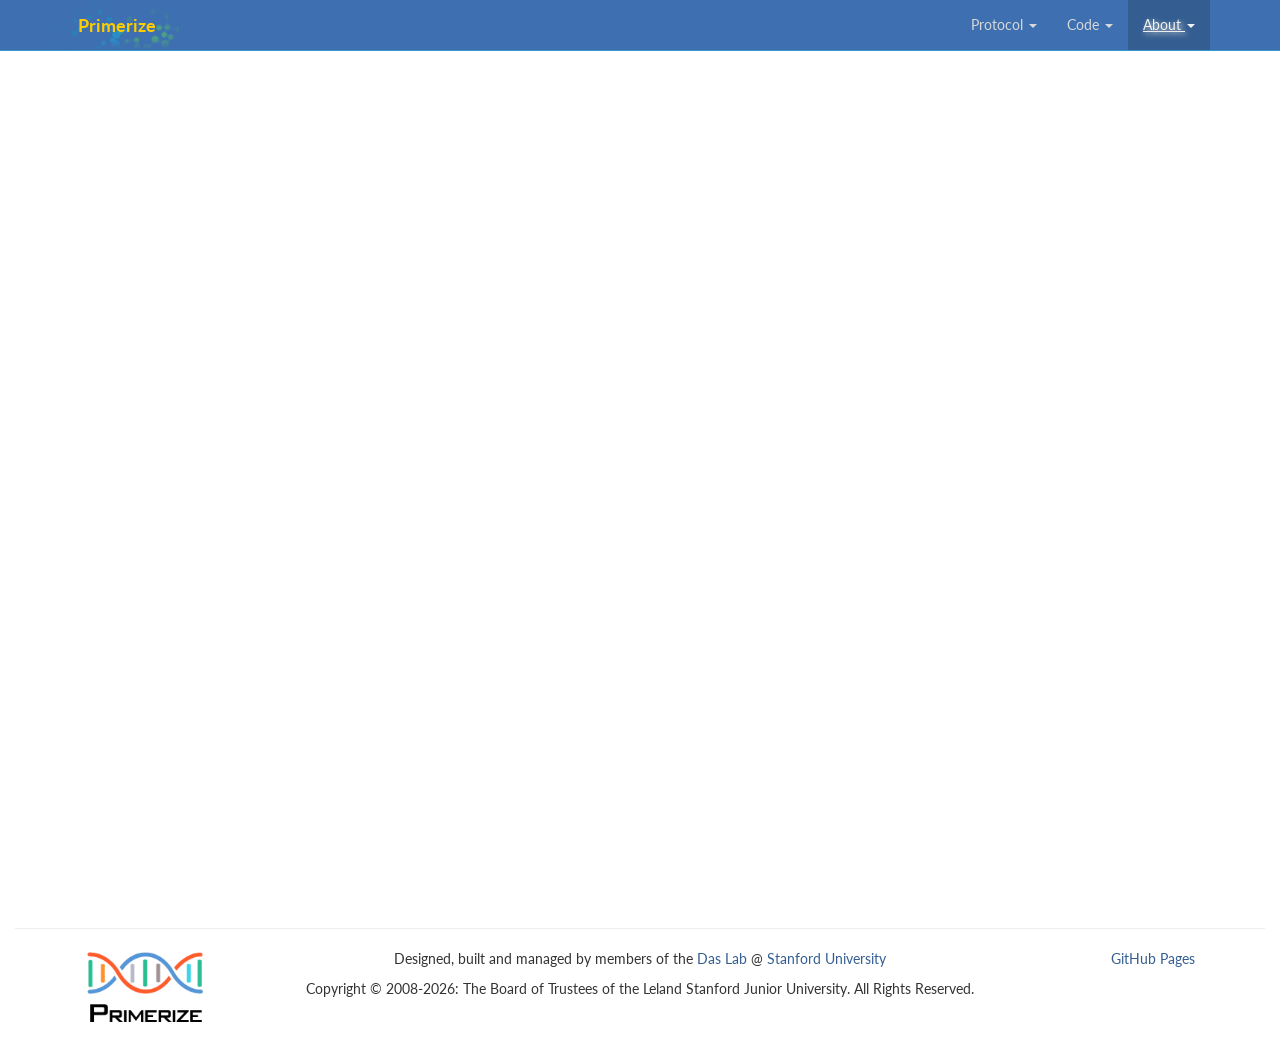
==== index.html @ ca966726 "Initial static site — migrate from primerize.stanford.edu AWS/Django to GitHub Pages Three pages: Ab" ====
<!DOCTYPE html>
<html xmlns="http://www.w3.org/1999/xhtml">
  <head>
    <meta http-equiv="Content-Type" content="text/html; charset=UTF-8">
    <meta name="viewport" content="width=device-width, initial-scale=1">
    <title>Primerize: Primer Design for PCR Assembly</title>
    <link rel="shortcut icon" type="image/gif" href="/assets/images/icon_primerize.png" />
    <link rel="icon" type="image/gif" href="/assets/images/icon_primerize.png" />
    <link rel="stylesheet" href="/assets/css/bootstrap.min.css">
    <link rel="stylesheet" href="/assets/css/theme.css">
    <link rel="stylesheet" href="/assets/css/palette.css">
    <script src="/assets/js/jquery.min.js"></script>
    <script src="/assets/js/bootstrap.min.js"></script>
    <script>
      $(document).ready(function() {
        var today = new Date();
        $("#cp_year").text(today.getFullYear());
        $(".dropdown").hover(
          function(){ $(this).addClass("open"); },
          function(){ $(this).removeClass("open"); }
        );
        $("#top").on("click", function(event) {
          event.preventDefault();
          $("html, body").stop().animate({"scrollTop": 0}, 250);
        });
        if (window.location.hash) {
          setTimeout(function() {
            $('html, body').animate({"scrollTop": $(window.location.hash).offset().top - 75}, 500);
          }, 100);
        }
      });
    </script>
  </head>

  <body>
    <div class="navbar navbar-fixed-top" role="navigation" id="navbar">
      <div class="container">
        <div class="navbar-header">
          <button type="button" class="navbar-toggle" data-toggle="collapse" data-target=".navbar-collapse">
            <span class="sr-only">Toggle navigation</span>
            <span class="icon-bar"></span>
            <span class="icon-bar"></span>
            <span class="icon-bar"></span>
          </button>
          <a class="navbar-brand" href="/">&nbsp;&nbsp;<span>Primerize</span>&nbsp;&nbsp;</a>
        </div>

        <div class="collapse navbar-collapse navbar-right">
          <ul class="nav navbar-nav" id="nav">
            <li class="dropdown" id="nav_protocol">
              <a href="/protocol/" class="dropdown-toggle" data-toggle="dropdown" role="button">
                Protocol <span class="caret"></span>
              </a>
              <ul class="dropdown-menu nav nav-pills nav-stacked" role="menu">
                <li class="li-danger"><a href="/protocol/#pipe"><span class="glyphicon glyphicon-bookmark"></span>&nbsp;&nbsp;Pipeline Overview</a></li>
                <li class="divider"></li>
                <li class="li-magenta"><a href="/protocol/#temp_design"><span class="glyphicon glyphicon-edit"></span>&nbsp;&nbsp;Section #1: DNA Template Design</a></li>
                <li class="li-violet"><a href="/protocol/#IDT"><span class="glyphicon glyphicon-shopping-cart"></span>&nbsp;&nbsp;Section #2: IDT Oligo Ordering</a></li>
                <li class="li-dark-red"><a href="/protocol/#PCR"><span class="glyphicon glyphicon-transfer"></span>&nbsp;&nbsp;Section #3: PCR Assembly Protocol</a></li>
                <li class="li-brown"><a href="/protocol/#TX"><span class="glyphicon glyphicon-random"></span>&nbsp;&nbsp;Section #4: <i>In Vitro</i> Transcription</a></li>
                <li class="li-orange"><a href="/protocol/#par_prep"><span class="glyphicon glyphicon-th"></span>&nbsp;&nbsp;Section #5: Massively Parallel Preparation</a></li>
              </ul>
            </li>
            <li class="dropdown" id="nav_code">
              <a href="/code/" class="dropdown-toggle" data-toggle="dropdown" role="button">
                Code <span class="caret"></span>
              </a>
              <ul class="dropdown-menu nav nav-pills nav-stacked" role="menu">
                <li class="li-lime"><a href="https://github.com/ribokit/Primerize" target="_blank" rel="noopener noreferrer external"><span class="glyphicon glyphicon-cloud-download"></span>&nbsp;&nbsp;GitHub</a></li>
                <li class="li-teal"><a href="https://ribokit.github.io/Primerize/" target="_blank" rel="noopener noreferrer external"><span class="glyphicon glyphicon-book"></span>&nbsp;&nbsp;Documentation</a></li>
              </ul>
            </li>
            <li class="dropdown active" id="nav_about">
              <a href="/" class="dropdown-toggle" data-toggle="dropdown" role="button">
                About <span class="caret"></span>
              </a>
              <ul class="dropdown-menu nav nav-pills nav-stacked" role="menu">
                <li class="li-success"><a href="/#primerize"><span class="glyphicon glyphicon-indent-left"></span>&nbsp;&nbsp;Primerize</a></li>
                <li class="li-warning"><a href="/#citation"><span class="glyphicon glyphicon-education"></span>&nbsp;&nbsp;Citations</a></li>
                <li class="li-gray"><a href="/#contact"><span class="glyphicon glyphicon-send"></span>&nbsp;&nbsp;Contact</a></li>
              </ul>
            </li>
          </ul>
        </div>
      </div>
    </div>

    <div id="content">
      <div class="starter-template">
        <div class="container theme-showcase" role="main">

          <div class="row">
            <div class="col-lg-7 col-md-7 col-sm-7 col-xs-12">

              <div class="panel panel-success" id="primerize">
                <div class="panel-heading">
                  <h2 class="panel-title"><span class="glyphicon glyphicon-indent-left"></span>&nbsp;&nbsp;Primerize</h2>
                </div>
                <div class="panel-body">
                  <img src="/assets/images/logo_primerize.png" style="clear:both;float:right;padding-left:20px;" height="128"/>
                  <p class="cap">
                    Primerize (previously named <code>NA_thermo</code>) is a <a href="https://www.python.org/" target="_blank" rel="noopener noreferrer external"><b>Python</b></a> package for primer design and nucleic acid thermodynamics, developed by the <a href="https://daslab.stanford.edu/" target="_blank" rel="noopener noreferrer external">Das Lab</a> at Stanford University for high-throughput RNA synthesis and design.
                  </p>
                  <p>
                    Given a desired DNA template sequence, Primerize uses a dynamic programming-based algorithm to design primers optimized for PCR assembly into templates for high-throughput RNA synthesis. The algorithm minimizes mispriming during PCR by avoiding primer boundaries that might anneal to incorrect sequences.
                  </p>
                  <p>
                    The algorithm has been tested in the synthesis and rapid purification of numerous RNA sequences from our lab with lengths up to 300 nucleotides. Although developed independently, Primerize is a special case of the general <b>'Gapped Oligo Design'</b> algorithm described by <a href="http://ieeexplore.ieee.org/xpls/abs_all.jsp?arnumber=4375554" target="_blank" rel="noopener noreferrer external">Thachuk and Condon</a>.
                  </p>
                  <p>
                    <a href="https://github.com/ribokit/Primerize" target="_blank" rel="noopener noreferrer external" class="btn btn-success">
                      <span class="glyphicon glyphicon-cloud-download"></span>&nbsp;&nbsp;Code on GitHub
                    </a>
                    &nbsp;&nbsp;
                    <a href="https://ribokit.github.io/Primerize/" target="_blank" rel="noopener noreferrer external" class="btn btn-info">
                      <span class="glyphicon glyphicon-book"></span>&nbsp;&nbsp;Documentation
                    </a>
                  </p>
                  <p>
                    Install via pip:
                  </p>
                  <pre><code>pip install primerize</code></pre>
                </div>
              </div>

            </div>

            <div class="col-lg-5 col-md-5 col-sm-5 col-xs-12">

              <div class="panel panel-info" id="citation">
                <div class="panel-heading">
                  <h2 class="panel-title"><span class="glyphicon glyphicon-education"></span>&nbsp;&nbsp;Citation</h2>
                </div>
                <div class="panel-body">
                  <b>Please cite use of Primerize with:</b>
                  <br/>
                  <blockquote class="h5 alert alert-orange" style="margin-bottom: 0px">
                    <p>
                      Tian, S., and Das, R. (<b>2017</b>)
                      <br/>
                      <a href="https://academic.oup.com/bioinformatics/article-abstract/33/9/1405/2801460/Primerize-2D-automated-primer-design-for-RNA" target="_blank" rel="noopener noreferrer external"><u>Primerize-2D: automated primer design for RNA multidimensional chemical mapping.</u>&nbsp;&nbsp;<span class="glyphicon glyphicon-new-window"></span></a>
                      <br/>
                      <i>Bioinformatics</i> <b>33(9)</b>: 1405-1406.
                    </p>
                  </blockquote>
                  <blockquote class="h5 alert alert-orange">
                    <p>
                      Tian, S., Yesselman, J.D., Cordero, P., and Das, R. (<b>2015</b>)
                      <br/>
                      <a href="http://nar.oxfordjournals.org/content/43/W1/W522" target="_blank" rel="noopener noreferrer external"><u>Primerize: automated primer assembly for transcribing interesting RNAs.</u>&nbsp;&nbsp;<span class="glyphicon glyphicon-new-window"></span></a>
                      <br/>
                      <i>Nucleic Acid Research</i> <b>43(W1)</b>: W522-W526.
                    </p>
                  </blockquote>
                  <b>Publications of <u>mutate-map-rescue</u> pipeline:</b>
                  <br/>
                  <blockquote class="h5" style="padding-right: 10px">
                    <p>
                      Tian, S., and Das, R. (<b>2016</b>)
                      <br/>
                      <a href="http://journals.cambridge.org/action/displayAbstract?fromPage=online&aid=10242118&fulltextType=RV&fileId=S0033583516000020" target="_blank" rel="noopener noreferrer external"><u>RNA structure through multidimensional chemical mapping.</u>&nbsp;&nbsp;<span class="glyphicon glyphicon-new-window"></span></a>
                      <br/>
                      <i>Quarterly Review of Biophysics</i> <b>49(e7)</b>: 1-30.
                    </p>
                    <p>
                      Tian, S., Cordero, P., Kladwang, W., and Das, R. (<b>2014</b>)
                      <br/>
                      <a href="http://rnajournal.cshlp.org/content/20/11/1815" target="_blank" rel="noopener noreferrer external"><u>High-throughput mutate-map-rescue evaluates SHAPE-directed RNA structure and uncovers excited states.</u>&nbsp;&nbsp;<span class="glyphicon glyphicon-new-window"></span></a>
                      <br/>
                      <i>RNA</i> <b>20(11)</b>: 1815-1826.
                    </p>
                    <p>
                      Kladwang, W., VanLang, C.C., Cordero P., and Das, R. (<b>2011</b>)
                      <br/>
                      <a href="http://www.nature.com/nchem/journal/v3/n12/full/nchem.1176.html" target="_blank" rel="noopener noreferrer external"><u>A two-dimensional mutate-and-map strategy for non-coding RNA structure.</u>&nbsp;&nbsp;<span class="glyphicon glyphicon-new-window"></span></a>
                      <br/>
                      <i>Nature Chemistry</i> <b>3</b>: 954-962.
                    </p>
                  </blockquote>
                </div>
              </div>

            </div>
          </div>

          <div class="row">
            <div class="col-lg-12 col-md-12 col-sm-12 col-xs-12">
              <div class="panel panel-warning" id="contact">
                <div class="panel-heading">
                  <h2 class="panel-title"><span class="glyphicon glyphicon-send"></span>&nbsp;&nbsp;Contact</h2>
                </div>
                <div class="panel-body">
                  <div class="col-lg-2 col-md-2 col-sm-3 col-xs-4">
                    <h4 style="line-height: 140%;">
                      <span class="label label-primary pull-right">Principal Investigator</span>
                    </h4>
                  </div>
                  <div class="col-lg-3 col-md-3 col-sm-3 col-xs-4">
                    <h4 style="line-height: 140%;">
                      <span class="label label-inverse pull-left">
                        <a href="https://daslab.stanford.edu/" target="_blank" rel="noopener noreferrer external" style="color:#fff;">Rhiju Das</a>
                      </span>
                      <a href="mailto:rhiju@stanford.edu" target="_blank" rel="noopener noreferrer external"><span class="glyphicon glyphicon-envelope pull-right"></span></a>
                    </h4>
                  </div>
                  <div class="col-lg-7 col-md-7 col-sm-6 col-xs-4">
                    <p>Please feel free to contact the <a href="https://daslab.stanford.edu/contact/" target="_blank" rel="noopener noreferrer external">Das Lab</a> for questions, suggestions, or commercial use authorization.</p>
                  </div>
                </div>
              </div>
            </div>
          </div>

        </div>
      </div>
    </div>

    <hr/>
    <div class="starter-template" style="padding: 0px 15px;">
      <div class="container theme-showcase" id="footer">
        <div class="bs-docs-footer">
          <div class="col-lg-2 col-md-2 col-sm-2 hidden-xs">
            <a href="/">
              <img src="/assets/images/logo_primerize.png" width="120px"/>
            </a>
          </div>
          <div class="col-lg-8 col-md-8 col-sm-10 col-xs-12">
            <div class="muted credit center-block text-center" style="padding-bottom:10px;">
              Designed, built and managed by members of the
              <a href="https://daslab.stanford.edu/" target="_blank" rel="noopener noreferrer external">Das Lab</a>
              @ <a href="http://www.stanford.edu/" target="_blank" rel="noopener noreferrer external">Stanford University</a>
            </div>
            <p class="center-block text-center">
              Copyright &copy;&nbsp;2008-<span id="cp_year"></span>: The Board of Trustees of the Leland Stanford Junior University. All Rights Reserved.
            </p>
          </div>
          <div class="col-lg-2 col-md-2 hidden-sm hidden-xs">
            <p class="text-right">
              <a href="https://pages.github.com/" target="_blank" rel="noopener noreferrer external">GitHub Pages</a>
            </p>
          </div>
        </div>
      </div>
    </div>

    <a href="#" id="top" style="z-index:2000;">
      <div style="position:fixed; display:block; right:-5%; bottom:100px; opacity:0.85; z-index:2000; width:60px; height:60px;"><i class="nav_top"></i></div>
    </a>
  </body>
</html>
---- assets/css/theme.css ----
@charset "UTF-8";
/* CSS Document */
@import url("https://fonts.googleapis.com/css?family=Lato:400,400italic,700,700italic");

* { font-family: "Lato", "Lato Local", Arial, sans-serif; }

body { padding: 50px 15px 30px 15px; }
blockquote.h5 {
  line-height: 140%;
  font-weight: normal;
}
textarea.monospace,
input.monospace,
select.monospace,
td.monospace,
span.monospace,
p.monospace {
  font-family: Menlo, Monaco, Consolas, "Courier New", monospace !important;
  font-weight: bold;
  font-size: 16px;
  resize: vertical;
}
span.monospace > span,
p.monospace span {
  font-family: inherit;
  font-size: 14px;
}

textarea.translucent,
input.translucent { background-color: rgba(255, 255, 255, 0.75); }
input.translucent:disabled,
input.translucent:readonly { background-color: rgba(204, 204, 204, 1); }
input.job_id,
select.job_id {
  background-color: #000;
  color: #fff;
}
pre > span { font-family: inherit; }
span[class^='seqpos_'].active {
  background-color: #000;
  color: #ff69bc;
}

div.input-group > select.form-control {
  background-image: url("data:image/svg+xml;charset=utf-8,%3Csvg%20version%3D%221.1%22%20xmlns%3D%22http%3A%2F%2Fwww.w3.org%2F2000%2Fsvg%22%20xmlns%3Axlink%3D%22http%3A%2F%2Fwww.w3.org%2F1999%2Fxlink%22%20x%3D%220px%22%20y%3D%220px%22%20fill%3D%22%23555555%22%20%0A%09%20width%3D%2224px%22%20height%3D%2224px%22%20viewBox%3D%22-261%20145.2%2024%2024%22%20style%3D%22enable-background%3Anew%20-261%20145.2%2024%2024%3B%22%20xml%3Aspace%3D%22preserve%22%3E%0A%3Cpath%20d%3D%22M-245.3%2C156.1l-3.6-6.5l-3.7%2C6.5%20M-252.7%2C159l3.7%2C6.5l3.6-6.5%22%2F%3E%0A%3C%2Fsvg%3E");
  padding-right: 50px;
  background-repeat: no-repeat;
  background-position: right center;
  -webkit-appearance: none;
  -moz-appearance: none;
  appearance: none;
}

.checkbox > label { padding-left: 0px; }
.checkbox label:after, 
.radio label:after {
    content: '';
    display: table;
    clear: both;
}.checkbox .cr,
.radio .cr {
    position: relative;
    display: inline-block;
    border: 1px solid #a9a9a9;
    border-radius: .25em;
    width: 1.3em;
    height: 1.3em;
    float: left;
    /*margin-right: .5em;*/
}
.radio .cr { border-radius: 50%; }
.checkbox .cr .cr-icon,
.radio .cr .cr-icon {
    position: absolute;
    font-size: .8em;
    line-height: 0;
    top: 50%;
    left: 15%;
}
.radio .cr .cr-icon { margin-left: 0.04em; }
.checkbox label input[type="checkbox"],
.radio label input[type="radio"] { display: none; }
.checkbox label input[type="checkbox"] + .cr > .cr-icon,
.radio label input[type="radio"] + .cr > .cr-icon {
    transform: scale(3) rotateZ(-20deg);
    opacity: 0;
    transition: all .3s ease-in;
    color: #fff;
}
.checkbox label input[type="checkbox"]:checked + .cr > .cr-icon,
.radio label input[type="radio"]:checked + .cr > .cr-icon {
    transform: scale(1) rotateZ(0deg);
    opacity: 1;
}
.checkbox label input[type="checkbox"]:checked + .cr,
.radio label input[type="radio"]:checked + .cr { background-color: #5496d7; }
.checkbox label input[type="checkbox"]:disabled + .cr,
.radio label input[type="radio"]:disabled + .cr { opacity: 0.5; }

div.svg_tooltip {   
  position: absolute;
  text-align: left;
  font: 16px Arial;
  padding: 10px 15px;
  background-color: #000000;
  border: 1px solid #fbad24;
  border-radius: 5px;
  color: #ffffff;
  width: 360px;
}
svg g circle.active {
  fill: #ffd2ea !important;
  stroke: #ff69bc !important;
  stroke-width: 2.4 !important;
  transition: all 0.2s ease 0s;
}

.bgimg {
  background-image: url("/assets/images/bg_rna.png");
  background-repeat: no-repeat;
  background-position: right 200px bottom 25px;
  background-size: 30%;
}
.bgimg-md {
  background-image: url("/assets/images/bg_rna.png");
  background-repeat: no-repeat;
  background-position: center center;
  background-size: 50%;
}
.bgimg-lg {
  background-image: url("/assets/images/bg_rna.png");
  background-repeat: no-repeat;
  background-position: center bottom;
  background-size: 90%;
}
.bgimg2 {
  background-image: url("/assets/images/bg_rna_2.png");
  background-repeat: no-repeat;
  background-position: right 25px bottom 25px;
  background-size: 50%;
}
.bgimg2-md {
  background-image: url("/assets/images/bg_rna_2.png");
  background-repeat: no-repeat;
  background-position: center center;
  background-size: 50%;
}
.bgimg2-lg {
  background-image: url("/assets/images/bg_rna_2.png");
  background-repeat: no-repeat;
  background-position: center bottom;
  background-size: 90%;
}

html {  overflow-y: scroll; }
label { font-weight: normal;}
.starter-template { padding: 40px 15px 15px 15px; }

.theme-dropdown .dropdown-menu {
  position: static;
  display: block;
  margin-bottom: 20px;
}
.theme-showcase > p > .btn { margin: 5px 0; }

.navbar {
  background-color: #3E70B1;
  border-color: #3399cc;
}
.navbar .navbar-brand {
  background-image: url("/assets/images/bg_rna.png");
  color: #ffcc00;
  font-weight: bold;
  background-size: cover;
  background-repeat: no-repeat;
}
.navbar .navbar-brand:hover,
.navbar .navbar-brand:focus {
  color: #fff400;
  text-decoration: blink;
}
.navbar .navbar-text { color: #d8d8d8; }
.navbar .navbar-nav > li > a {  color: #d8d8d8; }
.navbar .navbar-nav > li > a:hover,
.navbar .navbar-nav > li > a:focus {
  color: #f3f3f3;
  background-color: #345e91;
  text-shadow: 2px 2px 5px #b3c8e1;
}
.navbar .navbar-nav > .active > a,
.navbar .navbar-nav > .active > a:hover,
.navbar .navbar-nav > .active > a:focus {
  color: #f3f3f3;
  background-color: #345e91;
  text-decoration: underline;
  text-shadow: 2px 2px 5px #d8d8d8;
}
.navbar .navbar-nav > .open > a,
.navbar .navbar-nav > .open > a:hover,
.navbar .navbar-nav > .open > a:focus {
  color: #f3f3f3;
  background-color: #3399cc;
}
.navbar .navbar-toggle { border-color: #345e91; }
.navbar .navbar-toggle:hover,
.navbar .navbar-toggle:focus {  background-color: #345e91; }
.navbar .navbar-toggle .icon-bar {
  background-color: #b3c8e1;
}
.navbar .navbar-collapse,
.navbar .navbar-form { border-color: #b3c8e1; }
.navbar .navbar-link { color: #b3c8e1; }
.navbar .navbar-link:hover { color: #fff; }
@media (max-width: 767px) {
  .navbar .navbar-nav .open .dropdown-menu > li > a { color: #b3c8e1; }
  .navbar .navbar-nav .open .dropdown-menu > li > a:hover,
  .navbar .navbar-nav .open .dropdown-menu > li > a:focus {
    color: #fff;
    background-color: #3399cc;
  }
  .navbar .navbar-nav .open .dropdown-menu > .active > a,
  .navbar .navbar-nav .open .dropdown-menu > .active > a:hover,
  .navbar .navbar-nav .open .dropdown-menu > .active > a:focus {
    color: #fff;
    background-color: #345e91;
  }
}

.nav-panel{
    border-style: solid;
    border-radius: 5px;
    border-width: 1px;
    border-color: #345e91;
}
.nav-list{
  padding-left: 20px;
}
#nav_home.active > span {
  color: #fff400;
  text-decoration: underline;
}
#nav_home.active > span:hover { color: #fff; }
.tutorial{ opacity:0.5; }

a:link,
a:visited {
  color: #345e91;
  text-decoration: none;
}

a:hover {
  color: #b3c8e1;
  text-decoration: underline;
}

h2.section {
  background-color: #000;
  color: #ffcebf;
  padding: 15px;
  box-shadow: 0 0 15px #000;
  -moz-box-shadow: 0 0 15px #000;
  -webkit-box-shadow: 0 0 15px #000;
  border-radius: 10px;
  -moz-border-radius: 10px;
  -webkit-border-radius: 10px;
}
h1.section > span.sec { color: #fff; }
h1.section > span.num { color: #ff0; }

.hidden { display: none; }
.textarea-group {
  border-bottom-left-radius: 0px;
  border-bottom-right-radius: 0px;
}

.comment {
  color: #080;
  font-style: italic;
}
.excerpt {
  overflow: hidden;
  text-overflow: ellipsis;
  height: 2.8em;
}
.excerpt:hover {
  height: auto;
}

.popover-title {
    background-color: #000;
    border-color: #fbad24;
    color: #fff;
    opacity:0.9;
}

.popover-content {
    background-color: #000;
    border-color: #fbad24;
    color: #b3c8e1;
    opacity:0.8;
}

.modal-dialog { 
    margin: 0;
    position: absolute;
    top: 25%;
    left: 50%;
    transform: translate(-50%, -25%) !important;
    -ms-transform: translate(-50%, -25%) !important;
    -webkit-transform: translate(-50%, -25%) !important;
}
.modal-backdrop.in { opacity: 0.5 !important;}

.btn-inverse {
  background-color: #000;
  color: #fff;
}

.btn-inverse:hover {
  background-color: #333;
  color: #fff;
}

a.btn { color: #fff !important; }
a.btn-default { color: #000 !important; }

@media (min-width: 500px) {
  #sidebar.affix-top {
    position: static;
    margin-top: 0px;
  }
  
  #sidebar.affix {
    position: fixed;
    top: 75px;
  }
}

.affix,
.affix-top { position:static; }
.question {
  position:absolute;
  display:block;
  opacity:0.85;
  z-index:1000;
}

.scroll_nav > ul > li.active > a,
.scroll_nav > ul > li.active > ul > li.active > a { background-color: #eee; }

.nav_top {
  max-width: 197px; 
  max-height: 197px;
}
.nav_top::after {
  content: ' '; 
  display: inline-block; 
  max-width: 100%;
  background-image: url('/assets/images/nav_top.png');
  width: 100%; 
  height: 0; 
  padding-bottom: 100%;
  background-position: 0 100%; 
  background-size: 100% auto;
}
.nav_top:hover::after { background-position: 0 0; }

.equal {
  display: -webkit-box;
  display: -moz-box;
  display: -ms-flexbox;
  display: -webkit-flex;
  display: flex;
  -webkit-flex-flow: row wrap;
  -moz-flex-flow: row wrap;
  -mos-flex-flow: row wrap;
  flex-flow: row wrap;

}
.equal > div[class*='col-'] {
  -webkit-flex: 1 1 auto;
  flex: 1 1 auto;
  display: flex;
}
.equal > div > div.panel {
  display: flex;
  flex-direction: column;
  align-content: stretch; 
}
.equal > div > div.panel > div.panel-body,
.equal > div > div.alert {
  display: flex;
  flex-grow: 1;
  flex-flow: column wrap;
  justify-content: center;
}

#content {
  background-color: #fff;
  opacity: 0;
}

.sprite { display: inline-block; }

.logo_footer_das::after,
.logo_footer_eterna::after,
.logo_footer_stanford::after {
  content: ' ';
  display: inline-block;
  max-width: 100%;
  background-size: 100%;
  background-image: url('/assets/images/logo_footer.png');
}
.logo_footer_das {
  max-width: 141px; 
  max-height: 82px;
}
.logo_footer_das::after {
  width: 321.28%; 
  height: 0; 
  padding-bottom: 58.16%;
  background-position: 0 0%; 
  background-size: 321.28% auto; 
}
.logo_footer_eterna {
  max-width: 310px; 
  max-height: 105px;
}
.logo_footer_eterna::after {
  width: 146.13%; 
  height: 0; 
  padding-bottom: 33.87%;
  background-position: 0 35.19%; 
  background-size: 146.13% auto;
}
.logo_footer_stanford {
  max-width: 453px; 
  max-height: 151px;
}
.logo_footer_stanford::after {
  width: 100%; 
  height: 0; 
  padding-bottom: 33.33%;
  background-position: 0 100%; 
  background-size: 100% auto; 
}
---- assets/css/palette.css ----
p.cap:first-letter {
  font-size: 36px;
  font-family: Georgia, serif;
  line-height: 100%;
  float: left;
  padding: 2px 5px 2px 2px;
  color: #d86f5c;
}

.tab-top > li > a {
	border-top: 5px solid #a19193 !important;
	border-bottom: 1px solid #ddd;
	border-left: 1px solid #ddd;
	border-right: 1px solid #ddd;
}
.tab-top > li.active > a {
	border-top: 5px solid #ff912e !important;
	background-color: #ffdec0 !important;
}

.btn-success {
	background-color: #29be92;
	border-color: #209874;
}
.btn-success:hover {
	background-color: #53cba7;
	border-color: #29be92;
}
.btn-info {
	background-color: #c28fdd;
	border-color: #9b72b0;
}
.btn-info:hover {
	background-color: #cea5e3;
	border-color: #c28fdd;
}
.btn-danger {
	background-color: #ff5c2b;
	border-color: #cc4922;
}
.btn-danger:hover {
	background-color: #ff7c55;
	border-color: #ff5c2b;
}
.btn-warning {
	background-color: #eeb211;
	border-color: #be8e0d;
	color: #000 !important;
}
.btn-warning:hover {
	background-color: #f3c958;
	border-color: #eeb211;
}
.btn-primary {
	background-color: #5496d7;
	border-color: #4378ac;
}
.btn-primary:hover {
	background-color: #76abdf;
	border-color: #5496d7;
}
.btn-green {
	background-color: #50cc32;
	border-color: #47b72d;
}
.btn-green:hover {
	background-color: #caefc1;
	border-color: #50cc32;
}
.btn-blue {
	background-color: #3ed4e7;
	border-color: #31a9b8;
	color: #fff !important;
}
.btn-blue:hover {
	background-color: #82e3ee;
	border-color: #3ed4e7;
}

.panel-heading {
	background-color: #fff;
	color: #011e46 !important;
}
.panel {
	border: none !important;
}
.panel-body {
	border: 1px solid #b7bac5;
	border-top: none;
	border-bottom-left-radius: 3px;
	border-bottom-right-radius: 3px;
}

.panel-default > .panel-heading {
	border-bottom: 5px solid #a19193 !important;
	background-color: #f5f5f5 !important;
}
.panel-primary > .panel-heading {
	border-bottom: 5px solid #5496d7 !important;
	background-color: #cbdff3 !important;
}
.panel-warning > .panel-heading {
	border-bottom: 5px solid #fec78a !important;
	background-color: #fefacd !important;
}
.panel-danger > .panel-heading {
	border-bottom: 5px solid #ff5c2b !important;
	background-color: #ffcebf !important;
}
.panel-info > .panel-heading {
	border-bottom: 5px solid #3ed4e7 !important;
	background-color: #c5f2f7 !important;
}
.panel-success > .panel-heading {
	border-bottom: 5px solid #29be92 !important;
	background-color: #beebde !important;
}
.panel-green > .panel-heading {
	border-bottom: 5px solid #50cc32 !important;
	background-color: #caefc1 !important;
}
.panel-light-blue > .panel-heading {
	border-bottom: 5px solid #8ee4cf !important;
	background-color: #ddf6f0 !important;
}
.panel-brown > .panel-heading {
	border-bottom: 5px solid #d39a6f !important;
	background-color: #f1e0d3 !important;
}
.panel-violet > .panel-heading {
	border-bottom: 5px solid #c28fdd !important;
	background-color: #ecddf4 !important;
}
.panel-orange > .panel-heading {
	border-bottom: 5px solid #ff912e !important;
	background-color: #ffdec0 !important;
}
.panel-magenta > .panel-heading {
	border-bottom: 5px solid #ff69bc !important;
	background-color: #ffd2ea !important;
}
.panel-dark-red > .panel-heading {
	border-bottom: 5px solid #d86f5c !important;
	background-color: #efc5bd !important;
}
.panel-dark-blue > .panel-heading  {
	border-bottom: 5px solid #7d95c9 !important;
	background-color: #becae4 !important;
}
.panel-gray > .panel-heading  {
	border-bottom: 5px solid #b7bac5 !important;
	background-color: #dbdce2 !important;
}
.panel-dark-green > .panel-heading  {
	border-bottom: 5px solid #24920C !important;
	background-color: #a7d39d !important;
}
.panel-teal > .panel-heading  {
	border-bottom: 5px solid #008080 !important;
	background-color: #99cccc !important;
}

.li-default {
	border-left: 5px solid #a19193;
}
.li-primary {
	border-left: 5px solid #5496d7;
}
.li-warning {
	border-left: 5px solid #fec78a;
}
.li-danger {
	border-left: 5px solid #ff5c2b;
}
.li-info {
	border-left: 5px solid #3ed4e7;
}
.li-success {
	border-left: 5px solid #29be92;
}
.li-green {
	border-left: 5px solid #50cc32;
}
.li-light-blue {
	border-left: 5px solid #8ee4cf;
}
.li-brown {
	border-left: 5px solid #d39a6f;
}
.li-violet {
	border-left: 5px solid #c28fdd;
}
.li-orange {
	border-left: 5px solid #ff912e;
}
.li-magenta {
	border-left: 5px solid #ff69bc;
}
.li-purple {
	border-left: 5px solid #9c27b0;
}
.li-dark-red {
	border-left: 5px solid #d86f5c;
}
.li-dark-blue {
	border-left: 5px solid #7d95c9;
}
.li-gray {
	border-left: 5px solid #b7bac5;
}
.li-dark-green {
	border-left: 5px solid #24920C;
}
.li-teal {
	border-left: 5px solid #008080;
}
.li-lime {
	border-left: 5px solid #9fc906;
}


/*.label-default {
	background-color: #a19193;
}*/
.label-primary {
	background-color: #5496d7;
}
.label-warning {
	background-color: #fef159;
	color: #000;
}
.label-danger {
	background-color: #ff5c2b;
}
.label-info {
	background-color: #3ed4e7;
}
.label-success {
	background-color: #29be92;
}
.label-green {
	background-color: #50cc32;
}
.label-light-blue {
	background-color: #8ee4cf;
}
.label-brown {
	background-color: #d39a6f;
}
.label-violet {
	background-color: #c28fdd;
}
.label-orange {
	background-color: #ff912e;
}
.label-dark-red {
	background-color: #d86f5c;
}
.label-inverse {
	background-color: #000;
}
.label-white {
	color: #fff;
}
.label-dark-blue {
	background-color: #7d95c9;
}
.label-gray {
	background-color: #b7bac5;
}
.label-dark-green {
	background-color: #24920C;
}
.label-teal {
	background-color: #008080;
}
.label-magenta {
	background-color: #ff69bc;
}

.alert-orange {
	border-bottom: 5px solid #ff912e !important;
	background-color: #ffdec0 !important;
}
.alert-success {
	border-bottom: 5px solid #29be92 !important;
	background-color: #beebde !important;
}
.alert-danger {
	border-bottom: 5px solid #ff5c2b !important;
	background-color: #ffcebf !important;
}
.alert-warning {
	border-bottom: 5px solid #fec78a !important;
	background-color: #fefacd !important;
}
.alert-default {
	border-bottom: 5px solid #a19193 !important;
	background-color: #f5f5f5 !important;
}
.alert-violet {
	border-bottom: 5px solid #c28fdd !important;
	background-color: #ecddf4 !important;
}
.alert-info {
	border-bottom: 5px solid #3ed4e7 !important;
	background-color: #c5f2f7 !important;
}
.alert-light-blue {
	border-bottom: 5px solid #8ee4cf !important;
	background-color: #ddf6f0 !important;
}

.timeline-default {
	background-color: #a19193;
}
.timeline-primary {
	background-color: #5496d7;
}
.timeline-warning {
	background-color: #eeb211;
}
.timeline-danger {
	background-color: #ff5c2b;
}
.timeline-info {
	background-color: #3ed4e7;
}
.timeline-success {
	background-color: #29be92;
}
.timeline-green {
	background-color: #50cc32;
}
.timeline-light-blue {
	background-color: #8ee4cf;
}
.timeline-brown {
	background-color: #d39a6f;
}
.timeline-violet {
	background-color: #c28fdd;
}
.timeline-orange {
	background-color: #ff912e;
}
.timeline-magenta {
	background-color: #ff69bc;
}
.timeline-dark-red {
	background-color: #d86f5c;
}
.timeline-dark-blue {
	background-color: #7d95c9;
}
.timeline-gray {
	background-color: #b7bac5;
}
.timeline-dark-green {
	background-color: #24920C;
}
.timeline-teal {
	background-color: #008080;
}
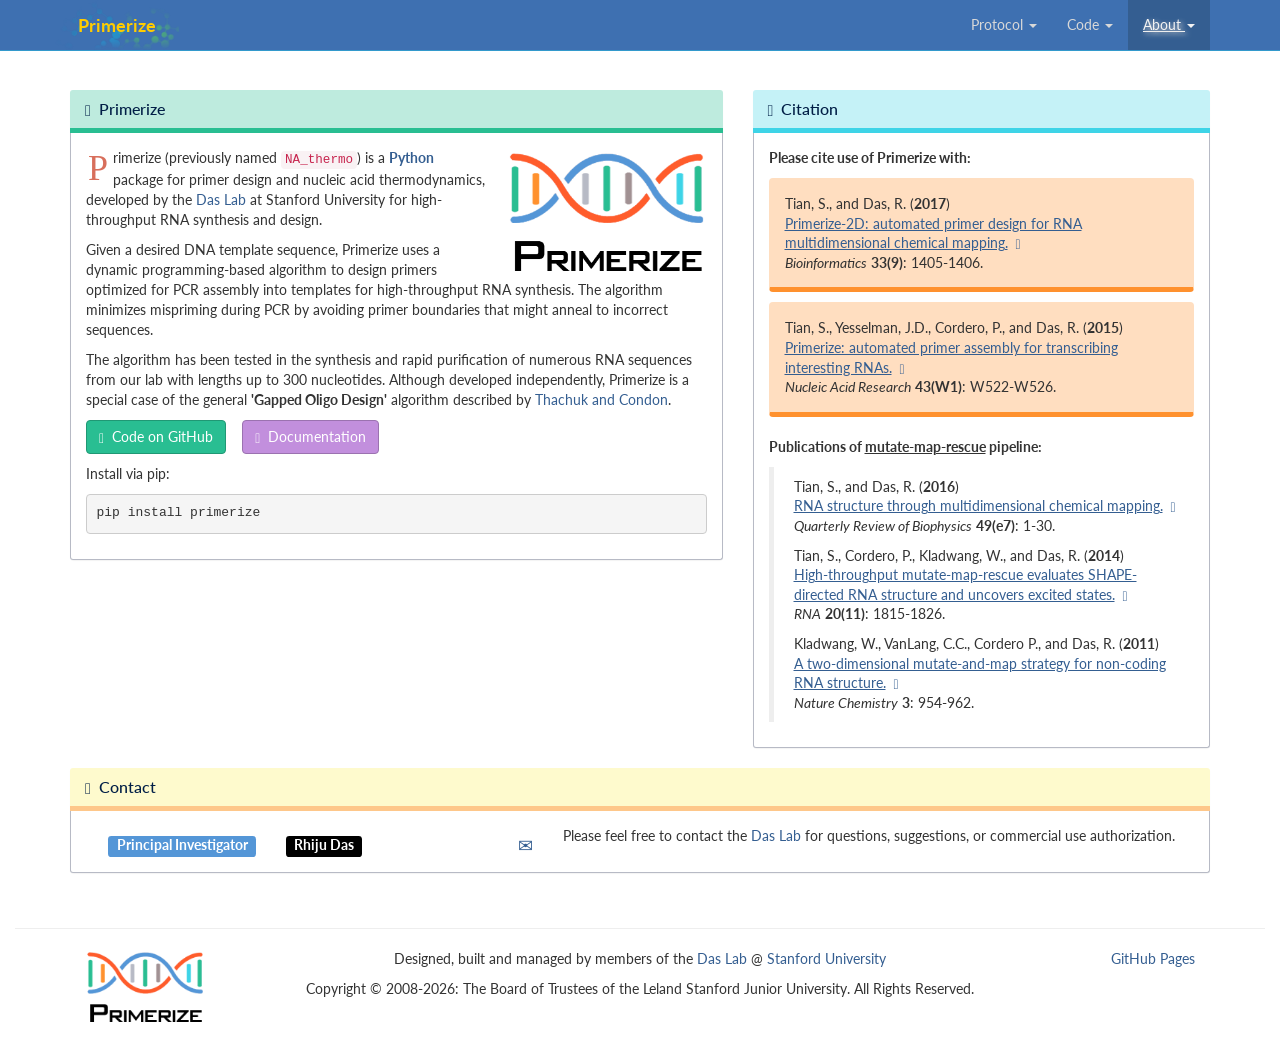
==== commit 07811738: "Fix blank About/Code pages: remove id=content so opacity CSS rule doesn't hide them" ====
--- a/index.html
+++ b/index.html
@@ -85,7 +85,7 @@
       </div>
     </div>
 
-    <div id="content">
+    <div>
       <div class="starter-template">
         <div class="container theme-showcase" role="main">
 
--- a/assets/css/theme.css
+++ b/assets/css/theme.css
@@ -397,7 +397,6 @@
 
 #content {
   background-color: #fff;
-  opacity: 0;
 }
 
 .sprite { display: inline-block; }
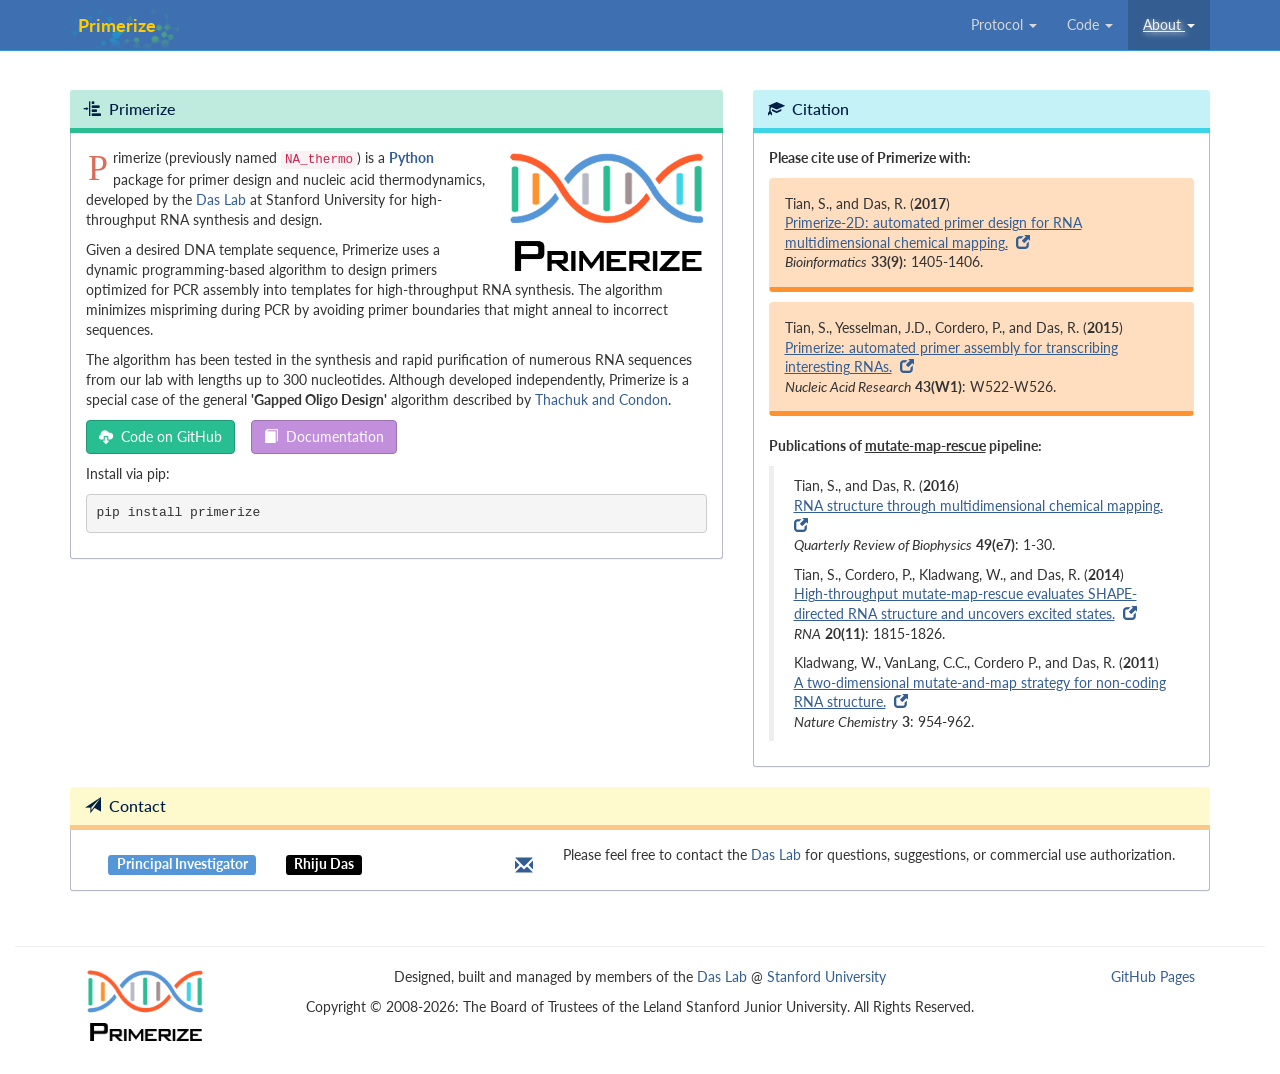
==== commit b628cfe5: "Make navbar top-level links directly clickable Remove data-toggle="dropdown" so clicking Protocol/Co" ====
--- a/index.html
+++ b/index.html
@@ -48,7 +48,7 @@
         <div class="collapse navbar-collapse navbar-right">
           <ul class="nav navbar-nav" id="nav">
             <li class="dropdown" id="nav_protocol">
-              <a href="/protocol/" class="dropdown-toggle" data-toggle="dropdown" role="button">
+              <a href="/protocol/" class="dropdown-toggle" role="button">
                 Protocol <span class="caret"></span>
               </a>
               <ul class="dropdown-menu nav nav-pills nav-stacked" role="menu">
@@ -62,7 +62,7 @@
               </ul>
             </li>
             <li class="dropdown" id="nav_code">
-              <a href="/code/" class="dropdown-toggle" data-toggle="dropdown" role="button">
+              <a href="/code/" class="dropdown-toggle" role="button">
                 Code <span class="caret"></span>
               </a>
               <ul class="dropdown-menu nav nav-pills nav-stacked" role="menu">
@@ -71,7 +71,7 @@
               </ul>
             </li>
             <li class="dropdown active" id="nav_about">
-              <a href="/" class="dropdown-toggle" data-toggle="dropdown" role="button">
+              <a href="/" class="dropdown-toggle" role="button">
                 About <span class="caret"></span>
               </a>
               <ul class="dropdown-menu nav nav-pills nav-stacked" role="menu">
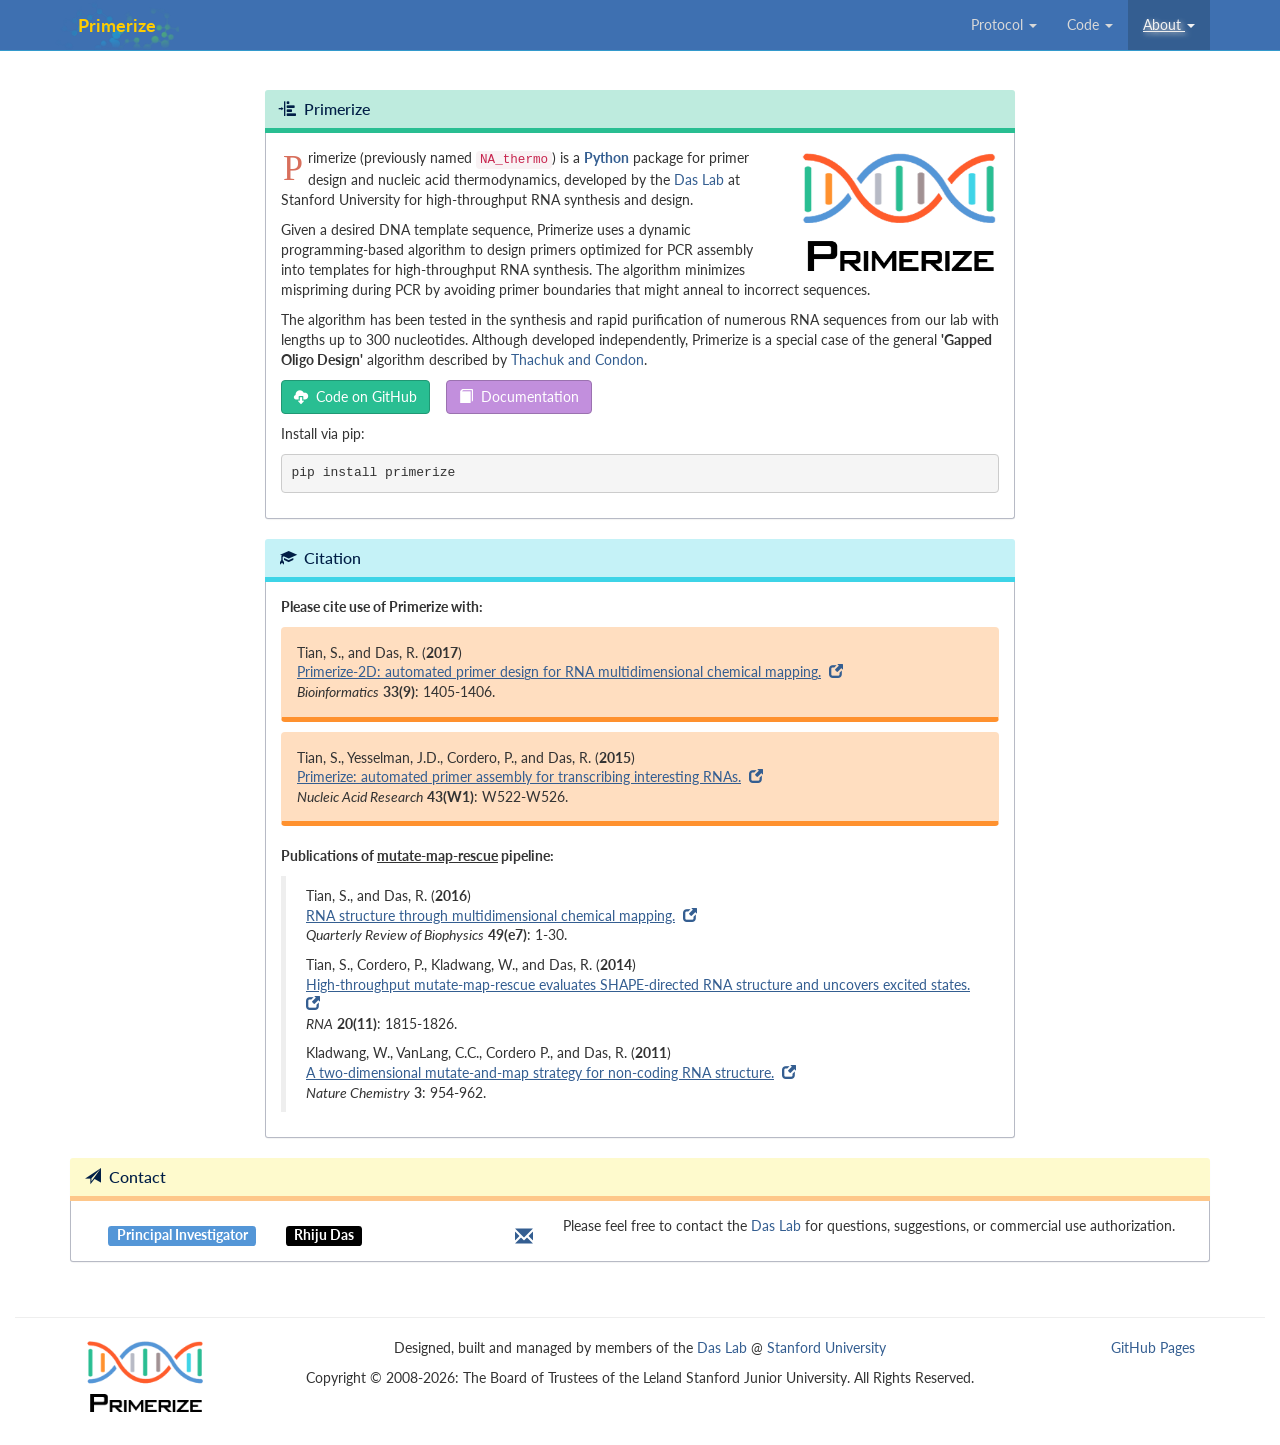
==== commit 44d96c2e: "Regenerate plate diagrams as SVGs with correct colors; stack Citation below Primerize on About page" ====
--- a/index.html
+++ b/index.html
@@ -90,7 +90,7 @@
         <div class="container theme-showcase" role="main">
 
           <div class="row">
-            <div class="col-lg-7 col-md-7 col-sm-7 col-xs-12">
+            <div class="col-lg-8 col-md-8 col-sm-10 col-xs-12 col-lg-offset-2 col-md-offset-2 col-sm-offset-1">
 
               <div class="panel panel-success" id="primerize">
                 <div class="panel-heading">
@@ -124,8 +124,10 @@
               </div>
 
             </div>
-
-            <div class="col-lg-5 col-md-5 col-sm-5 col-xs-12">
+          </div>
+
+          <div class="row">
+            <div class="col-lg-8 col-md-8 col-sm-10 col-xs-12 col-lg-offset-2 col-md-offset-2 col-sm-offset-1">
 
               <div class="panel panel-info" id="citation">
                 <div class="panel-heading">
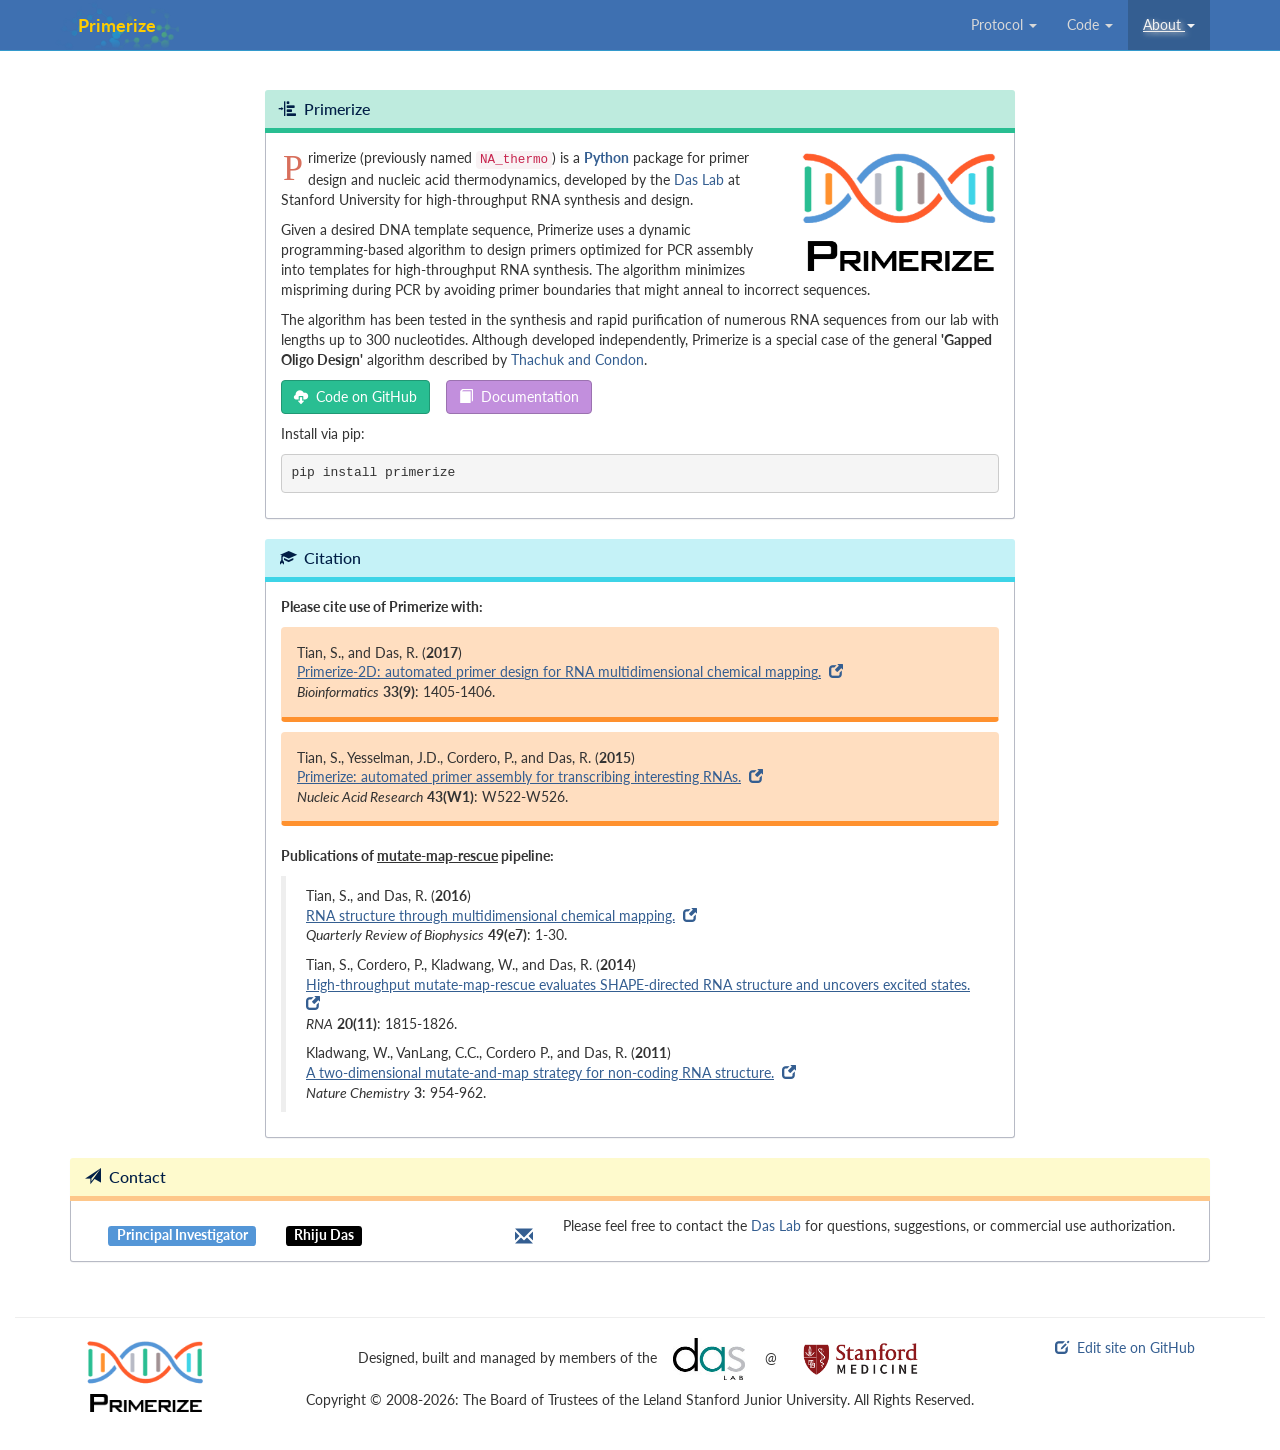
==== commit 05e0262e: "Replace GitHub Pages link in footer with Das Lab + Stanford logos; add Edit on GitHub link" ====
--- a/index.html
+++ b/index.html
@@ -228,9 +228,10 @@
           </div>
           <div class="col-lg-8 col-md-8 col-sm-10 col-xs-12">
             <div class="muted credit center-block text-center" style="padding-bottom:10px;">
-              Designed, built and managed by members of the
-              <a href="https://daslab.stanford.edu/" target="_blank" rel="noopener noreferrer external">Das Lab</a>
-              @ <a href="http://www.stanford.edu/" target="_blank" rel="noopener noreferrer external">Stanford University</a>
+              Designed, built and managed by members of the &nbsp;&nbsp;
+              <a href="https://daslab.stanford.edu/" target="_blank" rel="noopener noreferrer external"><div class="sprite" style="display:inline-block; height:42px; width:72px; vertical-align:middle;"><i class="logo_footer_das"></i></div></a>
+              &nbsp;&nbsp;&nbsp;&nbsp;@&nbsp;&nbsp;&nbsp;&nbsp;
+              <a href="http://www.stanford.edu/" target="_blank" rel="noopener noreferrer external"><div class="sprite" style="display:inline-block; height:42px; width:126px; vertical-align:middle;"><i class="logo_footer_stanford"></i></div></a>
             </div>
             <p class="center-block text-center">
               Copyright &copy;&nbsp;2008-<span id="cp_year"></span>: The Board of Trustees of the Leland Stanford Junior University. All Rights Reserved.
@@ -238,7 +239,7 @@
           </div>
           <div class="col-lg-2 col-md-2 hidden-sm hidden-xs">
             <p class="text-right">
-              <a href="https://pages.github.com/" target="_blank" rel="noopener noreferrer external">GitHub Pages</a>
+              <a href="https://github.com/DasLab/primerize.github.io" target="_blank" rel="noopener noreferrer external"><span class="glyphicon glyphicon-edit"></span>&nbsp;&nbsp;Edit site on GitHub</a>
             </p>
           </div>
         </div>
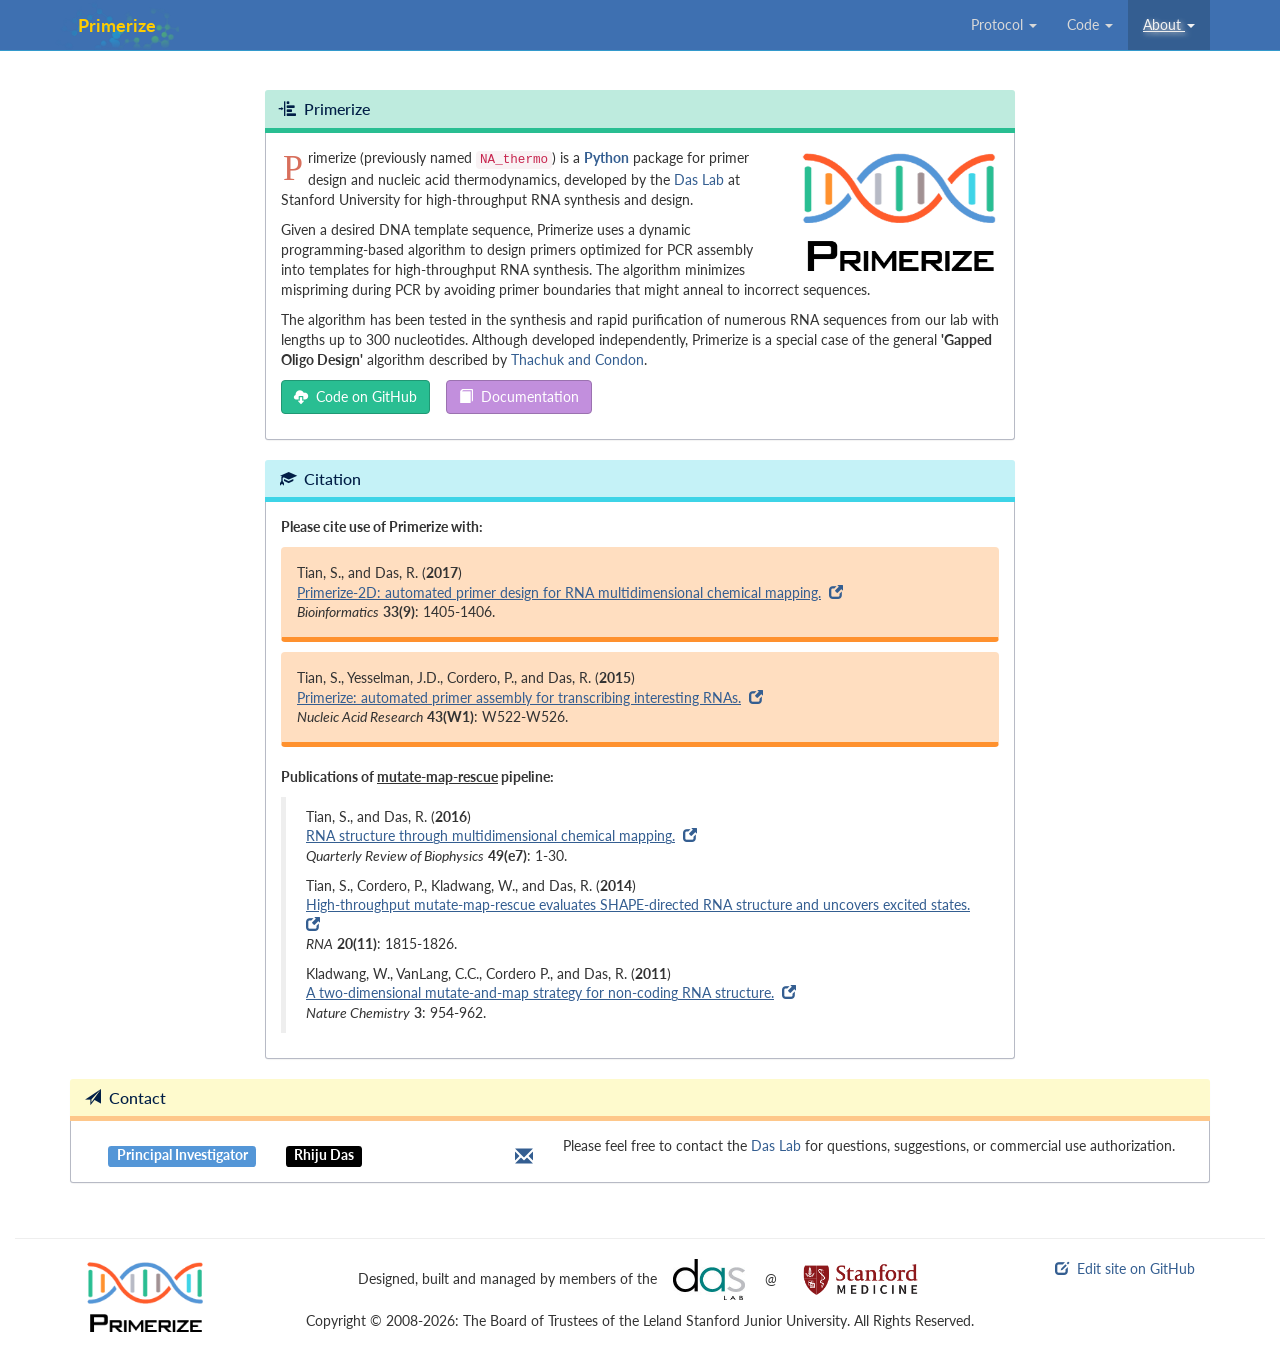
==== commit 7df34abe: "Remove pip install references" ====
--- a/index.html
+++ b/index.html
@@ -116,10 +116,6 @@
                       <span class="glyphicon glyphicon-book"></span>&nbsp;&nbsp;Documentation
                     </a>
                   </p>
-                  <p>
-                    Install via pip:
-                  </p>
-                  <pre><code>pip install primerize</code></pre>
                 </div>
               </div>
 
@@ -229,16 +225,18 @@
           <div class="col-lg-8 col-md-8 col-sm-10 col-xs-12">
             <div class="muted credit center-block text-center" style="padding-bottom:10px;">
               Designed, built and managed by members of the &nbsp;&nbsp;
-              <a href="https://daslab.stanford.edu/" target="_blank" rel="noopener noreferrer external"><div class="sprite" style="display:inline-block; height:42px; width:72px; vertical-align:middle;"><i class="logo_footer_das"></i></div></a>
-              &nbsp;&nbsp;&nbsp;&nbsp;@&nbsp;&nbsp;&nbsp;&nbsp;
-              <a href="http://www.stanford.edu/" target="_blank" rel="noopener noreferrer external"><div class="sprite" style="display:inline-block; height:42px; width:126px; vertical-align:middle;"><i class="logo_footer_stanford"></i></div></a>
+              <span style="white-space:nowrap; display:inline-block; vertical-align:middle;">
+                <a href="https://daslab.stanford.edu/" target="_blank" rel="noopener noreferrer external"><div class="sprite" style="display:inline-block; height:42px; width:72px; vertical-align:middle;"><i class="logo_footer_das"></i></div></a>
+                &nbsp;&nbsp;&nbsp;&nbsp;@&nbsp;&nbsp;&nbsp;&nbsp;
+                <a href="http://www.stanford.edu/" target="_blank" rel="noopener noreferrer external"><div class="sprite" style="display:inline-block; height:42px; width:126px; vertical-align:middle;"><i class="logo_footer_stanford"></i></div></a>
+              </span>
             </div>
             <p class="center-block text-center">
               Copyright &copy;&nbsp;2008-<span id="cp_year"></span>: The Board of Trustees of the Leland Stanford Junior University. All Rights Reserved.
             </p>
           </div>
-          <div class="col-lg-2 col-md-2 hidden-sm hidden-xs">
-            <p class="text-right">
+          <div class="col-lg-2 col-md-2 col-sm-12 col-xs-12">
+            <p class="text-right text-center-xs">
               <a href="https://github.com/DasLab/primerize.github.io" target="_blank" rel="noopener noreferrer external"><span class="glyphicon glyphicon-edit"></span>&nbsp;&nbsp;Edit site on GitHub</a>
             </p>
           </div>
--- a/assets/css/theme.css
+++ b/assets/css/theme.css
@@ -440,7 +440,10 @@
   width: 100%; 
   height: 0; 
   padding-bottom: 33.33%;
-  background-position: 0 100%; 
-  background-size: 100% auto; 
-}
-
+  background-position: 0 100%;
+  background-size: 100% auto;
+}
+
+@media (max-width: 991px) {
+  .text-center-xs { text-align: center; }
+}
